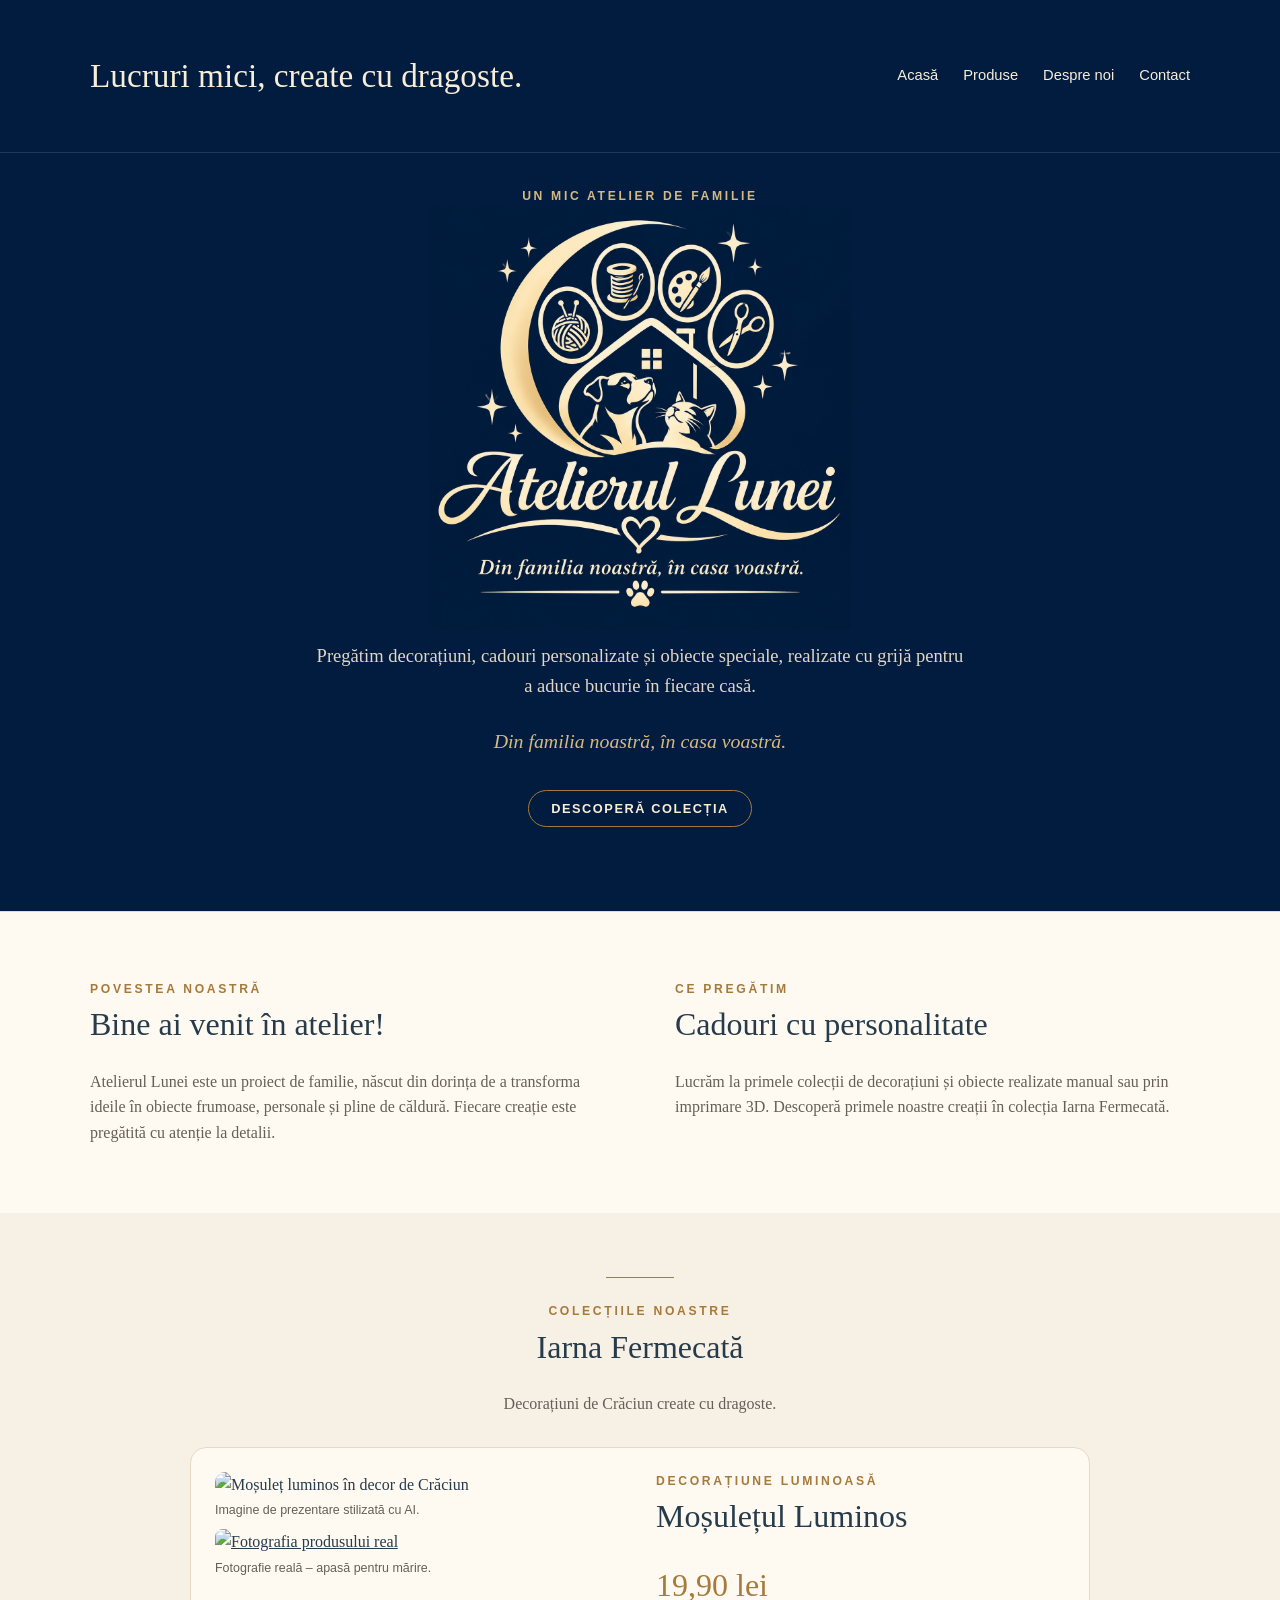
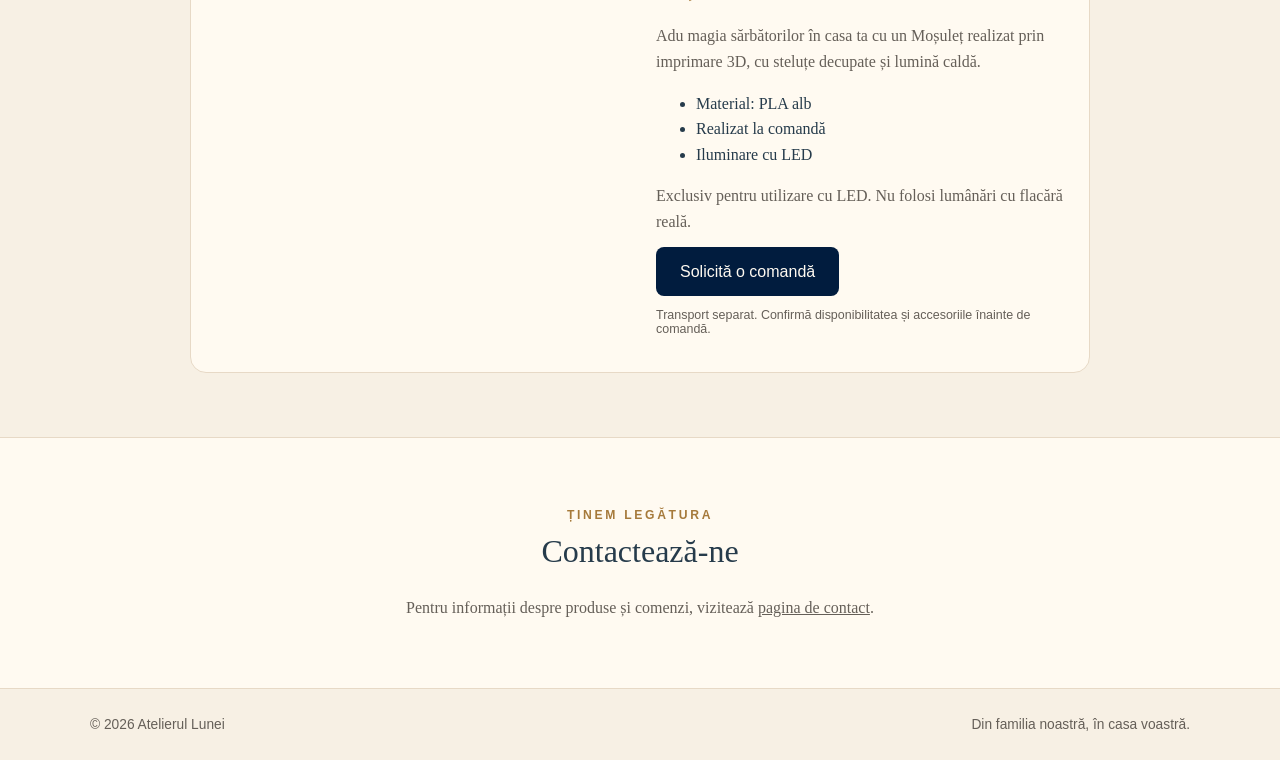
==== index.html @ d91a327d "Add files via upload" ====
<!doctype html>
<html lang="ro">
<head>
  <meta charset="UTF-8" />
  <meta name="viewport" content="width=device-width, initial-scale=1" />
  <meta name="theme-color" content="#011c3e" />
  <meta name="description" content="Atelierul Lunei – decorațiuni și cadouri create cu dragoste. Din familia noastră, în casa voastră." />
  <title>Atelierul Lunei | Creat cu dragoste</title>
  <style>
    :root { --bg:#f7f0e4; --paper:#fffaf1; --ink:#263b4b; --muted:#655f58; --accent:#a67a3b; --line:#e7d9c6; }
    * { box-sizing:border-box; }
    html { scroll-behavior:smooth; }
    body { margin:0; font-family:Georgia,'Times New Roman',serif; color:var(--ink); background:var(--bg); line-height:1.6; }
    a { color:inherit; }
    .container { width:min(1100px,calc(100% - 40px)); margin-inline:auto; }
    header { background:#011c3e; color:#f8edd7; border-bottom:1px solid rgba(255,255,255,.12); }
    .nav { min-height:152px; display:flex; align-items:center; justify-content:space-between; gap:28px; }
    .header-title { font-size:clamp(1.35rem,2.6vw,2.25rem); line-height:1.2; font-weight:normal; max-width:580px; margin:0; color:#f8edd7; }
    
    nav { display:flex; gap:25px; flex-wrap:wrap; font-family:Arial,sans-serif; font-size:.92rem; }
    nav a { text-decoration:none; }
    nav a:hover, nav a:focus-visible { color:#e9c48a; text-decoration:underline; }
    .hero { padding:34px 0 84px; text-align:center; background:#011c3e; color:#f8edd7; }
    .hero-inner { width:min(1100px,calc(100% - 40px)); margin-inline:auto; }
    .hero-logo { display:block; width:clamp(250px,33vw,430px); max-width:90%; height:auto; margin:0 auto 12px; }
    .hero .eyebrow { color:#d7b883; }
    .hero p { color:#e1d6c5; }
    .hero .slogan { color:#d7b883; }
    .eyebrow { font-family:Arial,sans-serif; text-transform:uppercase; letter-spacing:.22em; color:var(--accent); font-size:.76rem; font-weight:bold; }
    h1 { font-size:clamp(2.4rem,6vw,4.6rem); line-height:1.13; margin:22px auto; max-width:850px; font-weight:normal; }
    .hero p { max-width:650px; margin:0 auto 26px; font-size:1.16rem; color:#e1d6c5; }
    .slogan { font-style:italic; color:var(--accent); font-size:1.24rem; }
    .coming { display:inline-block; margin-top:32px; padding:10px 22px; border:1px solid var(--accent); background:transparent; color:#f8edd7; border-radius:100px; font:600 .8rem Arial,sans-serif; letter-spacing:.12em; text-transform:uppercase; }
    section.info { background:var(--paper); border-top:1px solid var(--line); padding:68px 0; }
    .info-grid { display:grid; grid-template-columns:1fr 1fr; gap:70px; align-items:start; }
    h2 { font-weight:normal; font-size:2rem; margin:0 0 18px; }
    .info p { margin:0; color:var(--muted); }
    .products-placeholder { padding:64px 0; text-align:center; }
    .products-placeholder p { max-width:600px; margin:0 auto; color:var(--muted); }
    .divider { width:68px; height:1px; background:var(--accent); margin:0 auto 24px; }
    footer { border-top:1px solid var(--line); padding:28px 0; color:var(--muted); font: .86rem Arial,sans-serif; }
    .footer-inner { display:flex; justify-content:space-between; gap:15px; flex-wrap:wrap; }
    @media(max-width:700px) { .nav { flex-direction:column; padding:16px 0 20px; gap:14px; } .header-title { text-align:center; } nav { justify-content:center; gap:18px; } .hero { padding:28px 0 68px; } .hero-logo { width:min(330px,85vw); } .info-grid { grid-template-columns:1fr; gap:38px; } section.info { padding:48px 0; } }
  
    .product-card { display:grid; grid-template-columns:1fr 1fr; gap:32px; text-align:left; background:var(--paper); border:1px solid var(--line); border-radius:16px; padding:24px; max-width:900px; margin:30px auto 0; }
    .product-photo { width:100%; display:block; border-radius:10px; }
    .real-photo { width:120px; max-width:100%; border-radius:8px; margin-top:12px; }
    .product-card p { margin:12px 0; } .price { font-size:2rem; color:var(--accent); }
    .order { display:inline-block; background:#011c3e; color:#fffaf1; padding:12px 24px; border-radius:8px; text-decoration:none; font-family:Arial,sans-serif; }
    .photo-note { font: .78rem Arial,sans-serif; color:var(--muted); display:block; margin-top:6px; }
    @media(max-width:700px) { .product-card { grid-template-columns:1fr; padding:16px; gap:18px; } }
  </style>
</head>
<body>
  <header>
    <div class="container nav">
      <p class="header-title">Lucruri mici, create cu dragoste.</p>
      <nav aria-label="Navigare principală">
        <a href="#acasa">Acasă</a>
        <a href="#produse">Produse</a>
        <a href="despre-noi.html">Despre noi</a>
        <a href="contact.html">Contact</a>
      </nav>
    </div>
  </header>

  <main>
    <section class="hero" id="acasa">
      <div class="hero-inner">
      <div class="eyebrow">Un mic atelier de familie</div>
      <img class="hero-logo" src="assets/logo-atelierul-lunei.png" alt="Atelierul Lunei – logo" />
      <p>Pregătim decorațiuni, cadouri personalizate și obiecte speciale, realizate cu grijă pentru a aduce bucurie în fiecare casă.</p>
      <div class="slogan">Din familia noastră, în casa voastră.</div>
      <div><a class="coming" href="#produse" style="text-decoration:none">Descoperă colecția</a></div>
      </div>
    </section>

    <section class="info" id="despre">
      <div class="container info-grid">
        <div>
          <div class="eyebrow">Povestea noastră</div>
          <h2>Bine ai venit în atelier!</h2>
          <p>Atelierul Lunei este un proiect de familie, născut din dorința de a transforma ideile în obiecte frumoase, personale și pline de căldură. Fiecare creație este pregătită cu atenție la detalii.</p>
        </div>
        <div>
          <div class="eyebrow">Ce pregătim</div>
          <h2>Cadouri cu personalitate</h2>
          <p>Lucrăm la primele colecții de decorațiuni și obiecte realizate manual sau prin imprimare 3D. Descoperă primele noastre creații în colecția Iarna Fermecată.</p>
        </div>
      </div>
    </section>

    <section class="products-placeholder container" id="produse">
      <div class="divider"></div>
      <div class="eyebrow">Colecțiile noastre</div>
      <h2>Iarna Fermecată</h2>
      <p>Decorațiuni de Crăciun create cu dragoste.</p>
      <article class="product-card">
        <div><img class="product-photo" src="assets/mosulet-craciun.jpg" alt="Moșuleț luminos în decor de Crăciun" loading="lazy"><span class="photo-note">Imagine de prezentare stilizată cu AI.</span><a href="assets/mosulet-real.jpg"><img class="real-photo" src="assets/mosulet-real.jpg" alt="Fotografia produsului real" loading="lazy"></a><span class="photo-note">Fotografie reală – apasă pentru mărire.</span></div>
        <div><div class="eyebrow">Decorațiune luminoasă</div><h2>Moșulețul Luminos</h2><div class="price">19,90 lei</div><p>Adu magia sărbătorilor în casa ta cu un Moșuleț realizat prin imprimare 3D, cu steluțe decupate și lumină caldă.</p><ul><li>Material: PLA alb</li><li>Realizat la comandă</li><li>Iluminare cu LED</li></ul><p>Exclusiv pentru utilizare cu LED. Nu folosi lumânări cu flacără reală.</p><a class="order" href="contact.html">Solicită o comandă</a><p class="photo-note">Transport separat. Confirmă disponibilitatea și accesoriile înainte de comandă.</p></div>
      </article>
    </section>

    <section class="info" id="contact">
      <div class="container" style="text-align:center">
        <div class="eyebrow">Ținem legătura</div>
        <h2>Contactează-ne</h2>
        <p>Pentru informații despre produse și comenzi, vizitează <a href="contact.html">pagina de contact</a>.</p>
      </div>
    </section>
  </main>

  <footer>
    <div class="container footer-inner">
      <span>© <span id="year">2026</span> Atelierul Lunei</span>
      <span>Din familia noastră, în casa voastră.</span>
    </div>
  </footer>
  <script>document.getElementById('year').textContent = new Date().getFullYear();</script>
</body>
</html>
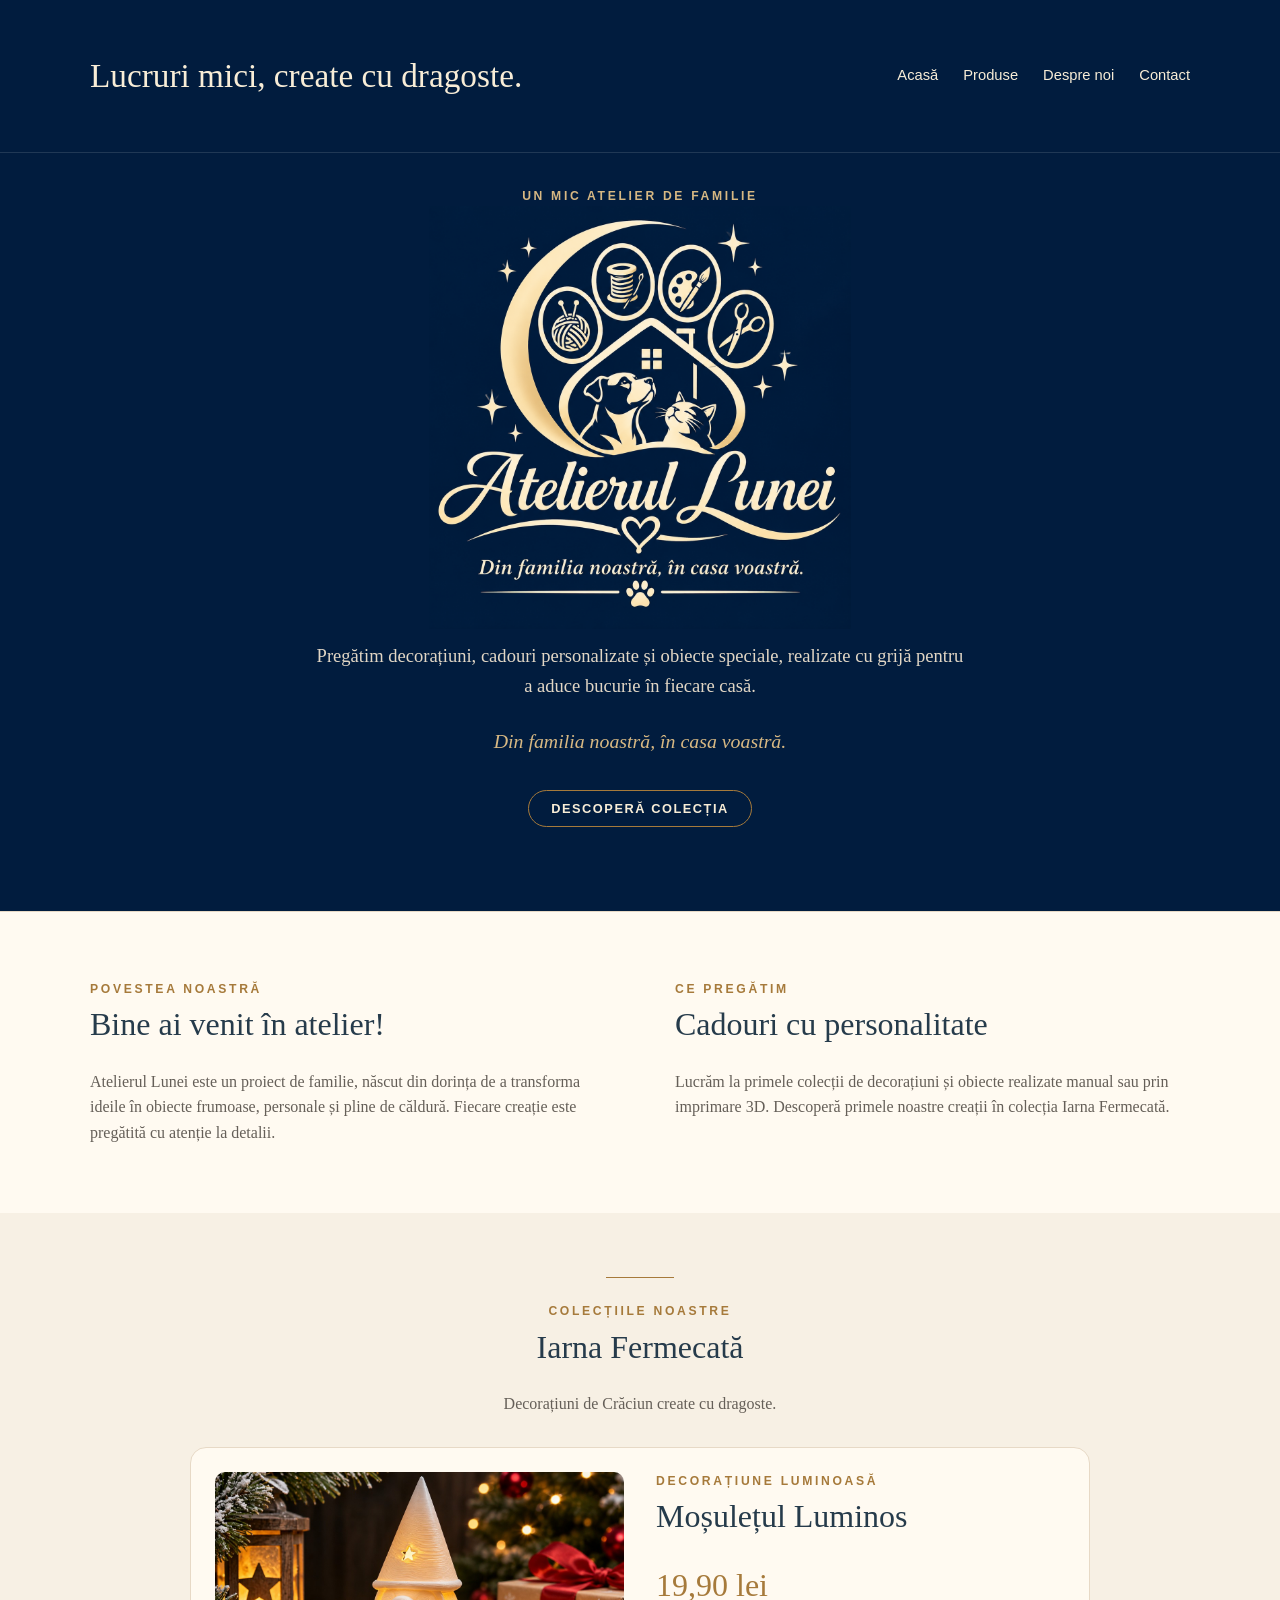
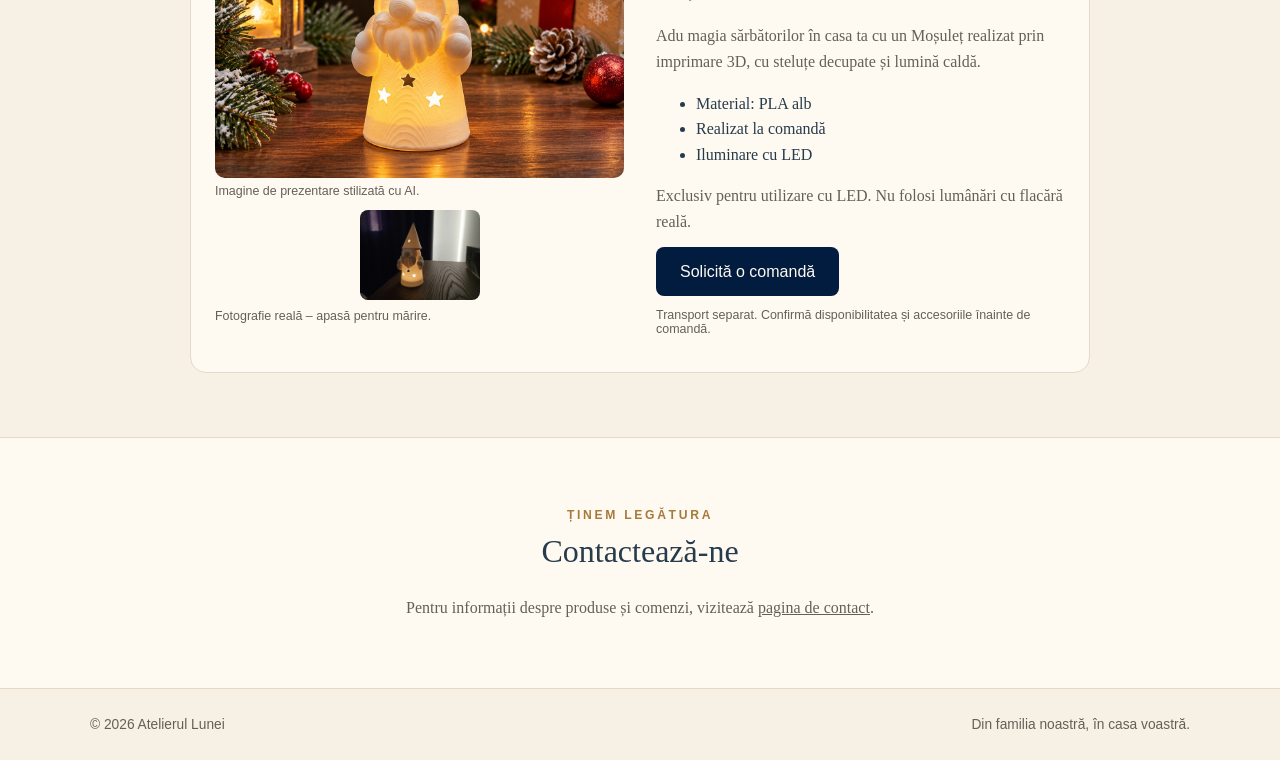
==== commit 127999c1: "Add files via upload" ====
--- a/index.html
+++ b/index.html
@@ -49,6 +49,12 @@
     .order { display:inline-block; background:#011c3e; color:#fffaf1; padding:12px 24px; border-radius:8px; text-decoration:none; font-family:Arial,sans-serif; }
     .photo-note { font: .78rem Arial,sans-serif; color:var(--muted); display:block; margin-top:6px; }
     @media(max-width:700px) { .product-card { grid-template-columns:1fr; padding:16px; gap:18px; } }
+  
+    .photo-trigger { display:block; padding:0; border:0; background:none; cursor:zoom-in; margin:0 auto; max-width:100%; }
+    .photo-dialog { border:0; padding:0; background:transparent; max-width:94vw; max-height:94dvh; overflow:visible; }
+    .photo-dialog::backdrop { background:rgba(0,0,0,.85); }
+    .photo-dialog img { display:block; max-width:90vw; max-height:85dvh; object-fit:contain; border-radius:8px; }
+    .photo-close { position:absolute; top:8px; right:8px; border:0; border-radius:50%; width:42px; height:42px; background:#fff; color:#222; font:28px Arial,sans-serif; cursor:pointer; }
   </style>
 </head>
 <body>
@@ -96,7 +102,7 @@
       <h2>Iarna Fermecată</h2>
       <p>Decorațiuni de Crăciun create cu dragoste.</p>
       <article class="product-card">
-        <div><img class="product-photo" src="assets/mosulet-craciun.jpg" alt="Moșuleț luminos în decor de Crăciun" loading="lazy"><span class="photo-note">Imagine de prezentare stilizată cu AI.</span><a href="assets/mosulet-real.jpg"><img class="real-photo" src="assets/mosulet-real.jpg" alt="Fotografia produsului real" loading="lazy"></a><span class="photo-note">Fotografie reală – apasă pentru mărire.</span></div>
+        <div><img class="product-photo" src="assets/mosulet-craciun.jpg" alt="Moșuleț luminos în decor de Crăciun" loading="lazy"><span class="photo-note">Imagine de prezentare stilizată cu AI.</span><button type="button" class="photo-trigger" aria-label="Mărește fotografia reală"><img class="real-photo" src="assets/mosulet-real.jpg" alt="Fotografia produsului real" loading="lazy"></button><span class="photo-note">Fotografie reală – apasă pentru mărire.</span></div>
         <div><div class="eyebrow">Decorațiune luminoasă</div><h2>Moșulețul Luminos</h2><div class="price">19,90 lei</div><p>Adu magia sărbătorilor în casa ta cu un Moșuleț realizat prin imprimare 3D, cu steluțe decupate și lumină caldă.</p><ul><li>Material: PLA alb</li><li>Realizat la comandă</li><li>Iluminare cu LED</li></ul><p>Exclusiv pentru utilizare cu LED. Nu folosi lumânări cu flacără reală.</p><a class="order" href="contact.html">Solicită o comandă</a><p class="photo-note">Transport separat. Confirmă disponibilitatea și accesoriile înainte de comandă.</p></div>
       </article>
     </section>
@@ -117,5 +123,15 @@
     </div>
   </footer>
   <script>document.getElementById('year').textContent = new Date().getFullYear();</script>
+  <dialog class="photo-dialog" id="photo-dialog" aria-label="Fotografia mărită">
+    <button type="button" class="photo-close" aria-label="Închide fotografia">×</button>
+    <img src="assets/mosulet-real.jpg" alt="Fotografia produsului real, mărită">
+  </dialog>
+  <script>
+    const photoDialog = document.getElementById('photo-dialog');
+    document.querySelector('.photo-trigger').addEventListener('click', () => photoDialog.showModal());
+    photoDialog.querySelector('.photo-close').addEventListener('click', () => photoDialog.close());
+    photoDialog.addEventListener('click', e => { if (e.target === photoDialog) photoDialog.close(); });
+  </script>
 </body>
 </html>
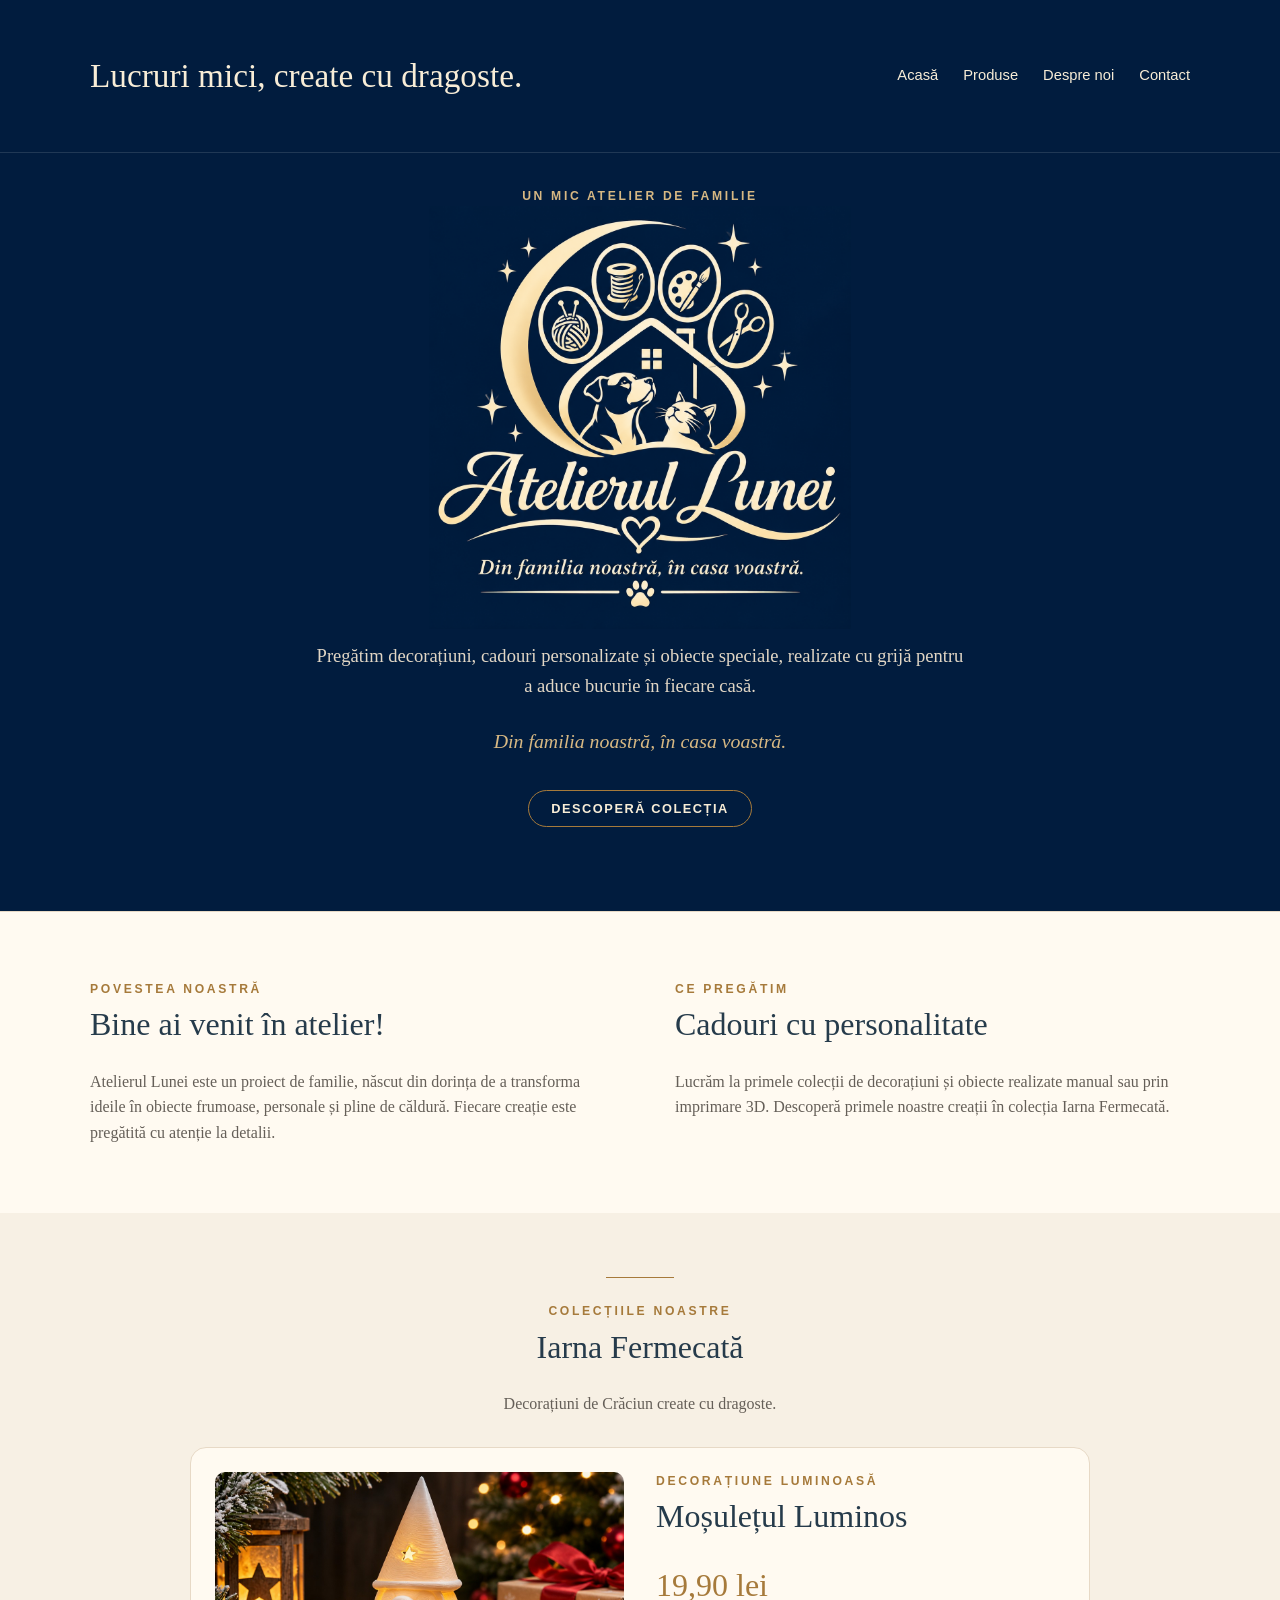
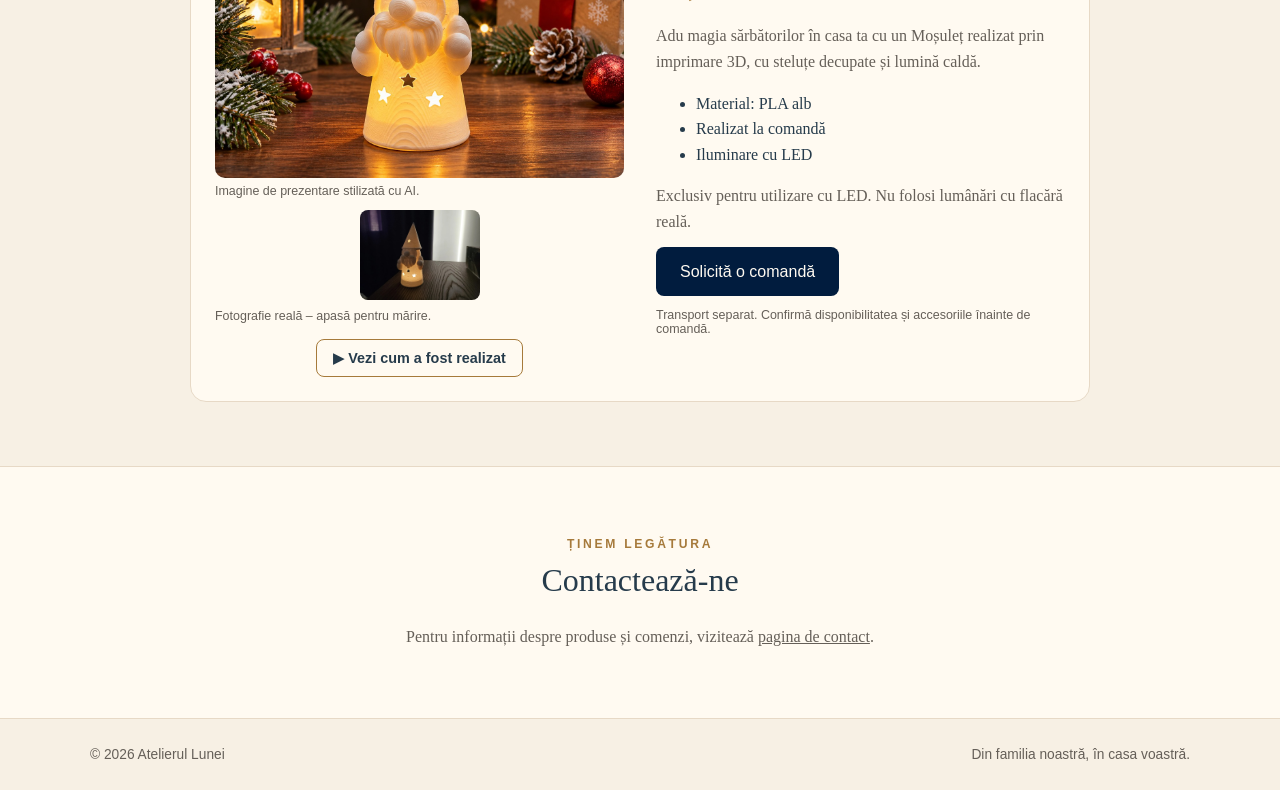
==== commit 5ddb2d9f: "Add files via upload" ====
--- a/index.html
+++ b/index.html
@@ -55,6 +55,10 @@
     .photo-dialog::backdrop { background:rgba(0,0,0,.85); }
     .photo-dialog img { display:block; max-width:90vw; max-height:85dvh; object-fit:contain; border-radius:8px; }
     .photo-close { position:absolute; top:8px; right:8px; border:0; border-radius:50%; width:42px; height:42px; background:#fff; color:#222; font:28px Arial,sans-serif; cursor:pointer; }
+      .video-trigger { display:block; margin:16px auto 0; padding:10px 16px; border:1px solid var(--accent); border-radius:8px; background:var(--paper); color:var(--ink); font:600 .9rem Arial,sans-serif; cursor:pointer; }
+    .video-dialog { border:0; border-radius:12px; padding:52px 12px 12px; background:#111; width:min(850px,94vw); max-height:94dvh; }
+    .video-dialog::backdrop { background:rgba(0,0,0,.85); }
+    .video-dialog video { display:block; width:100%; max-height:75dvh; }
   </style>
 </head>
 <body>
@@ -102,7 +106,7 @@
       <h2>Iarna Fermecată</h2>
       <p>Decorațiuni de Crăciun create cu dragoste.</p>
       <article class="product-card">
-        <div><img class="product-photo" src="assets/mosulet-craciun.jpg" alt="Moșuleț luminos în decor de Crăciun" loading="lazy"><span class="photo-note">Imagine de prezentare stilizată cu AI.</span><button type="button" class="photo-trigger" aria-label="Mărește fotografia reală"><img class="real-photo" src="assets/mosulet-real.jpg" alt="Fotografia produsului real" loading="lazy"></button><span class="photo-note">Fotografie reală – apasă pentru mărire.</span></div>
+        <div><img class="product-photo" src="assets/mosulet-craciun.jpg" alt="Moșuleț luminos în decor de Crăciun" loading="lazy"><span class="photo-note">Imagine de prezentare stilizată cu AI.</span><button type="button" class="photo-trigger" aria-label="Mărește fotografia reală"><img class="real-photo" src="assets/mosulet-real.jpg" alt="Fotografia produsului real" loading="lazy"></button><span class="photo-note">Fotografie reală – apasă pentru mărire.</span><button type="button" class="video-trigger" id="video-trigger">▶ Vezi cum a fost realizat</button></div>
         <div><div class="eyebrow">Decorațiune luminoasă</div><h2>Moșulețul Luminos</h2><div class="price">19,90 lei</div><p>Adu magia sărbătorilor în casa ta cu un Moșuleț realizat prin imprimare 3D, cu steluțe decupate și lumină caldă.</p><ul><li>Material: PLA alb</li><li>Realizat la comandă</li><li>Iluminare cu LED</li></ul><p>Exclusiv pentru utilizare cu LED. Nu folosi lumânări cu flacără reală.</p><a class="order" href="contact.html">Solicită o comandă</a><p class="photo-note">Transport separat. Confirmă disponibilitatea și accesoriile înainte de comandă.</p></div>
       </article>
     </section>
@@ -133,5 +137,25 @@
     photoDialog.querySelector('.photo-close').addEventListener('click', () => photoDialog.close());
     photoDialog.addEventListener('click', e => { if (e.target === photoDialog) photoDialog.close(); });
   </script>
+  <dialog class="video-dialog" id="video-dialog" aria-label="Cum a fost realizat Moșulețul">
+    <button type="button" class="photo-close" id="video-close" aria-label="Închide videoclipul">×</button>
+    <video id="product-video" controls playsinline preload="none" data-src="assets/mosulet-timelapse.mp4"></video>
+    <p id="video-error" hidden style="color:white">Videoclipul nu poate fi încărcat momentan.</p>
+  </dialog>
+  <script>
+    const videoDialog = document.getElementById('video-dialog');
+    const productVideo = document.getElementById('product-video');
+    const videoError = document.getElementById('video-error');
+    document.getElementById('video-trigger').addEventListener('click', () => {
+      videoError.hidden = true;
+      videoDialog.showModal();
+      if (!productVideo.getAttribute('src')) productVideo.src = productVideo.dataset.src;
+      productVideo.play().catch(() => {});
+    });
+    productVideo.addEventListener('error', () => { videoError.hidden = false; });
+    document.getElementById('video-close').addEventListener('click', () => videoDialog.close());
+    videoDialog.addEventListener('click', e => { if (e.target === videoDialog) { const r = videoDialog.getBoundingClientRect(); if (e.clientX < r.left || e.clientX > r.right || e.clientY < r.top || e.clientY > r.bottom) videoDialog.close(); } });
+    videoDialog.addEventListener('close', () => { productVideo.pause(); if (Number.isFinite(productVideo.duration)) productVideo.currentTime = 0; });
+  </script>
 </body>
 </html>
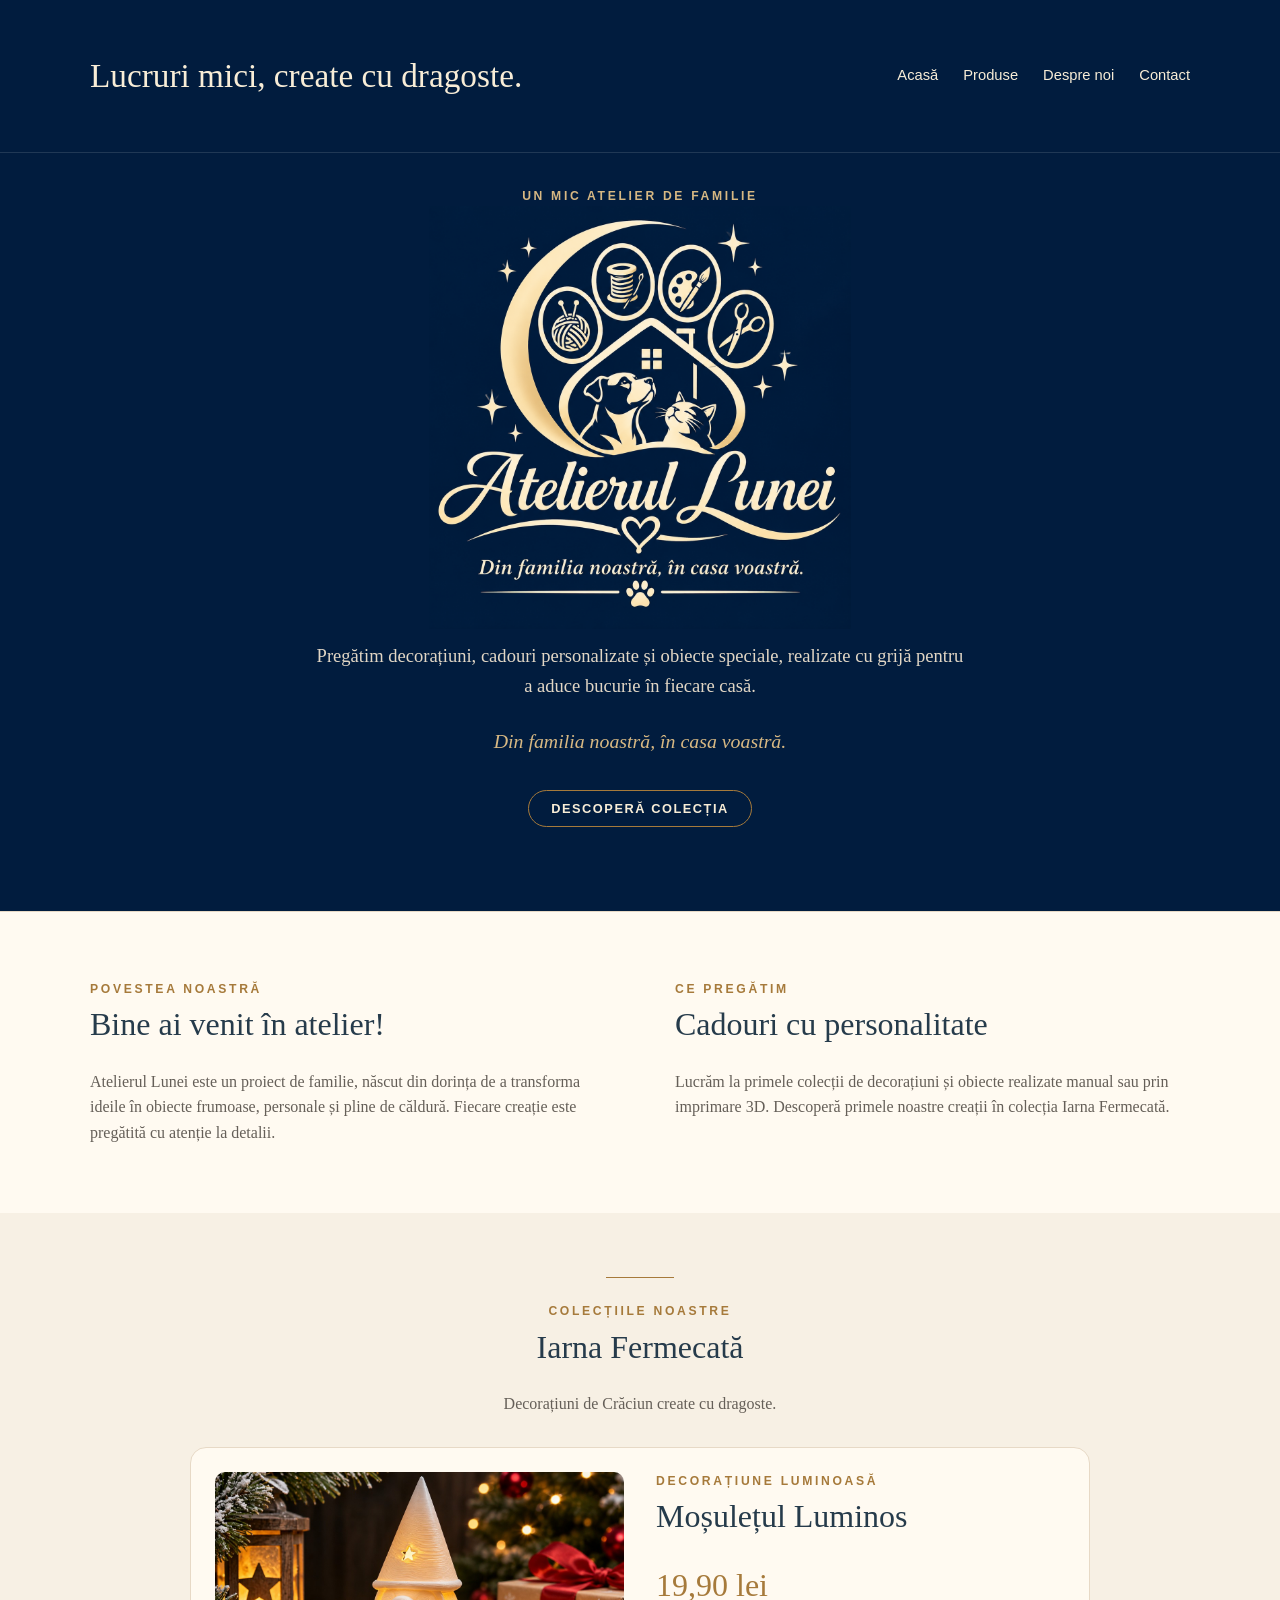
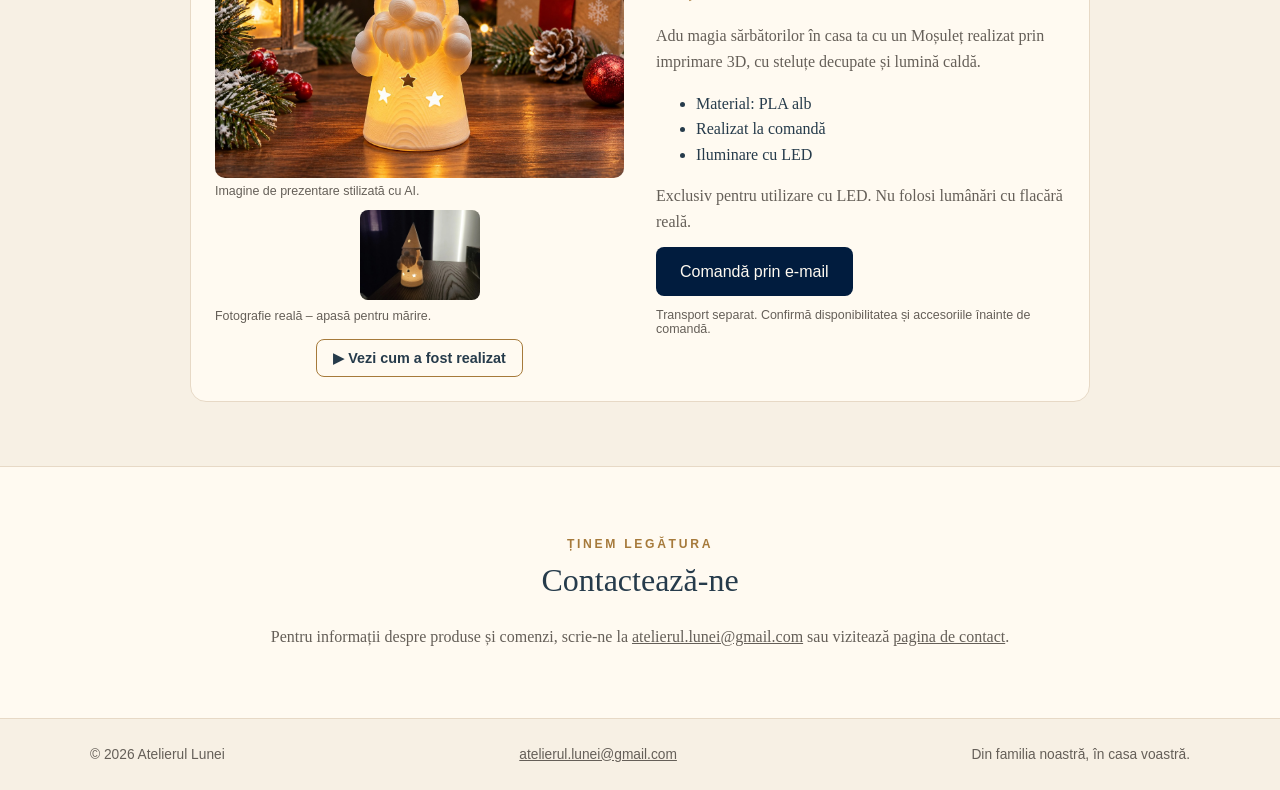
==== commit 4e1657be: "Add files via upload" ====
--- a/index.html
+++ b/index.html
@@ -107,7 +107,7 @@
       <p>Decorațiuni de Crăciun create cu dragoste.</p>
       <article class="product-card">
         <div><img class="product-photo" src="assets/mosulet-craciun.jpg" alt="Moșuleț luminos în decor de Crăciun" loading="lazy"><span class="photo-note">Imagine de prezentare stilizată cu AI.</span><button type="button" class="photo-trigger" aria-label="Mărește fotografia reală"><img class="real-photo" src="assets/mosulet-real.jpg" alt="Fotografia produsului real" loading="lazy"></button><span class="photo-note">Fotografie reală – apasă pentru mărire.</span><button type="button" class="video-trigger" id="video-trigger">▶ Vezi cum a fost realizat</button></div>
-        <div><div class="eyebrow">Decorațiune luminoasă</div><h2>Moșulețul Luminos</h2><div class="price">19,90 lei</div><p>Adu magia sărbătorilor în casa ta cu un Moșuleț realizat prin imprimare 3D, cu steluțe decupate și lumină caldă.</p><ul><li>Material: PLA alb</li><li>Realizat la comandă</li><li>Iluminare cu LED</li></ul><p>Exclusiv pentru utilizare cu LED. Nu folosi lumânări cu flacără reală.</p><a class="order" href="contact.html">Solicită o comandă</a><p class="photo-note">Transport separat. Confirmă disponibilitatea și accesoriile înainte de comandă.</p></div>
+        <div><div class="eyebrow">Decorațiune luminoasă</div><h2>Moșulețul Luminos</h2><div class="price">19,90 lei</div><p>Adu magia sărbătorilor în casa ta cu un Moșuleț realizat prin imprimare 3D, cu steluțe decupate și lumină caldă.</p><ul><li>Material: PLA alb</li><li>Realizat la comandă</li><li>Iluminare cu LED</li></ul><p>Exclusiv pentru utilizare cu LED. Nu folosi lumânări cu flacără reală.</p><a class="order" href="mailto:atelierul.lunei@gmail.com?subject=Comand%C4%83%20%E2%80%93%20Mo%C8%99ule%C8%9Bul%20Luminos&amp;body=Bun%C4%83%20ziua%21%0A%0ADoresc%20s%C4%83%20comand%20Mo%C8%99ule%C8%9Bul%20Luminos%20%2819%2C90%20lei/bucat%C4%83%29.%0ACantitate%3A%20%0ANume%3A%20%0ALocalitate%3A%20%0A%0AV%C4%83%20mul%C8%9Bumesc%21">Comandă prin e-mail</a><p class="photo-note">Transport separat. Confirmă disponibilitatea și accesoriile înainte de comandă.</p></div>
       </article>
     </section>
 
@@ -115,7 +115,7 @@
       <div class="container" style="text-align:center">
         <div class="eyebrow">Ținem legătura</div>
         <h2>Contactează-ne</h2>
-        <p>Pentru informații despre produse și comenzi, vizitează <a href="contact.html">pagina de contact</a>.</p>
+        <p>Pentru informații despre produse și comenzi, scrie-ne la <a href="mailto:atelierul.lunei@gmail.com">atelierul.lunei@gmail.com</a> sau vizitează <a href="contact.html">pagina de contact</a>.</p>
       </div>
     </section>
   </main>
@@ -123,7 +123,7 @@
   <footer>
     <div class="container footer-inner">
       <span>© <span id="year">2026</span> Atelierul Lunei</span>
-      <span>Din familia noastră, în casa voastră.</span>
+      <a href="mailto:atelierul.lunei@gmail.com">atelierul.lunei@gmail.com</a><span>Din familia noastră, în casa voastră.</span>
     </div>
   </footer>
   <script>document.getElementById('year').textContent = new Date().getFullYear();</script>
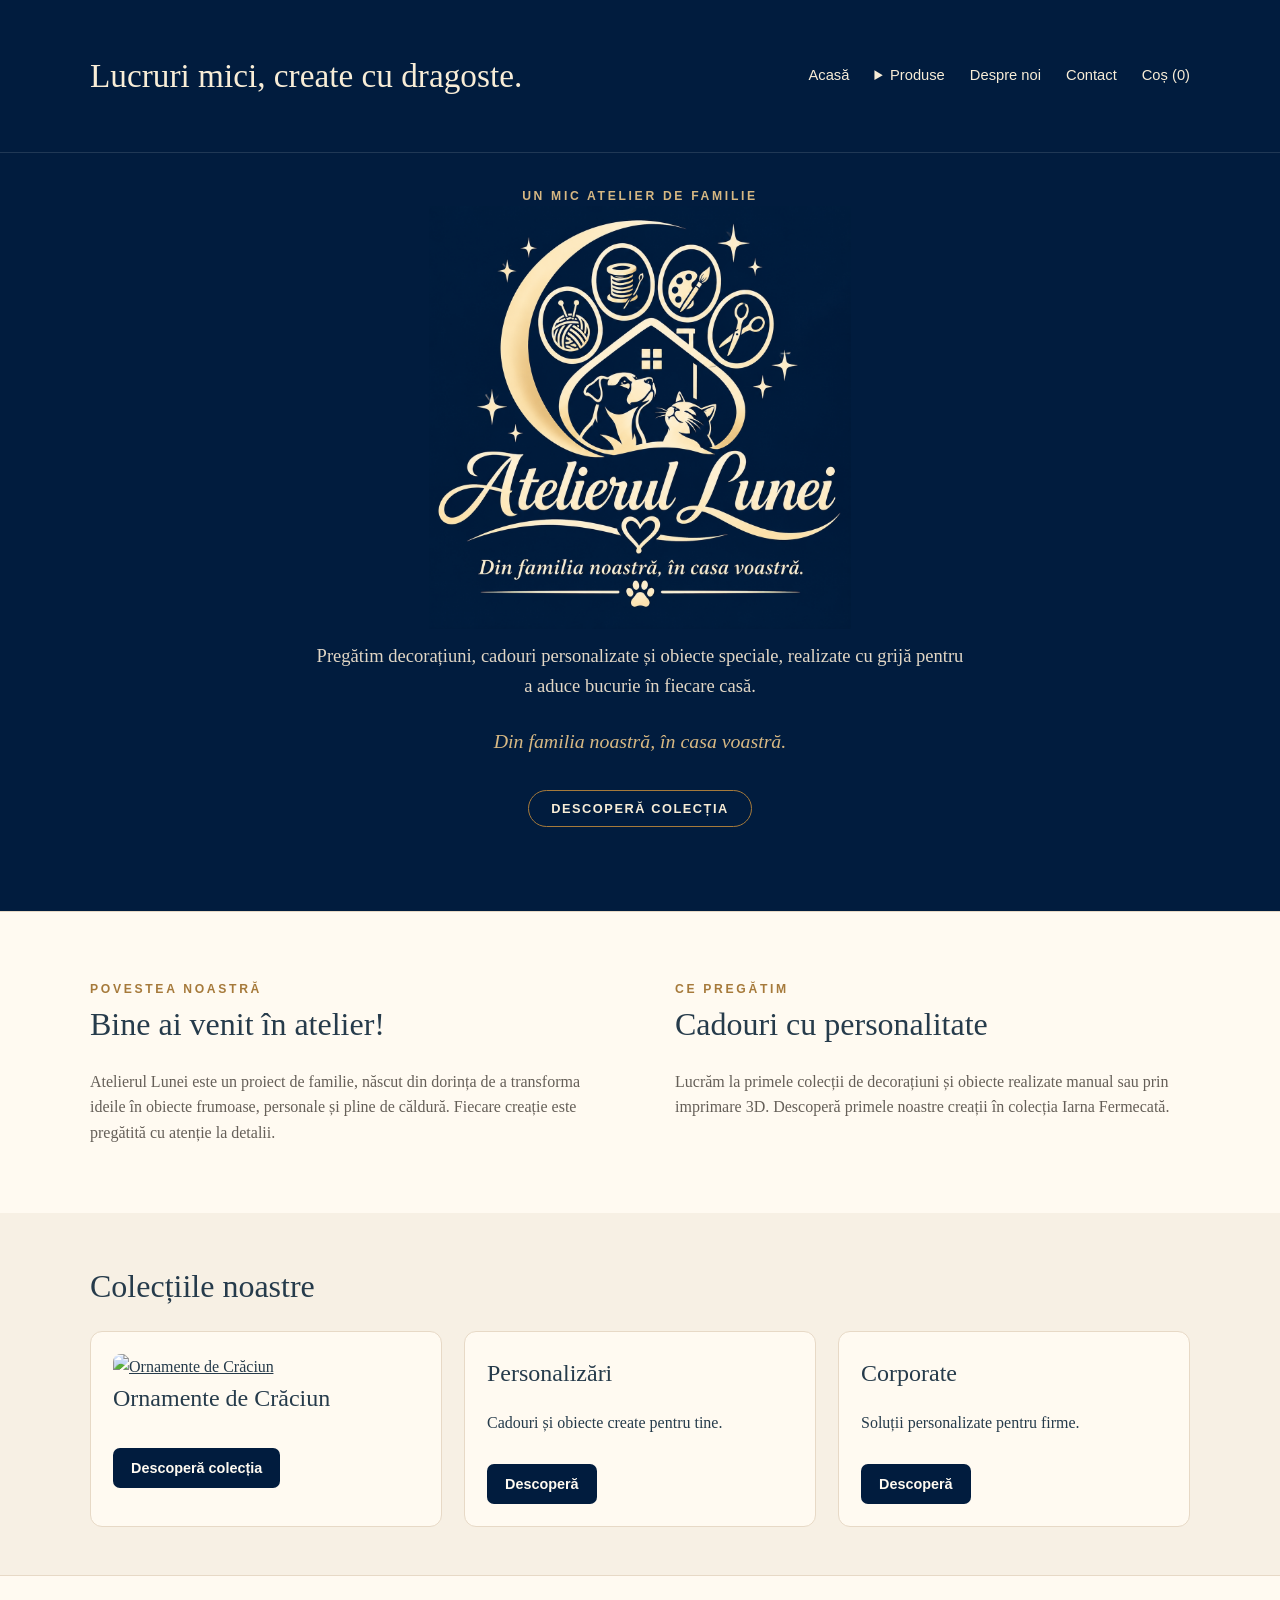
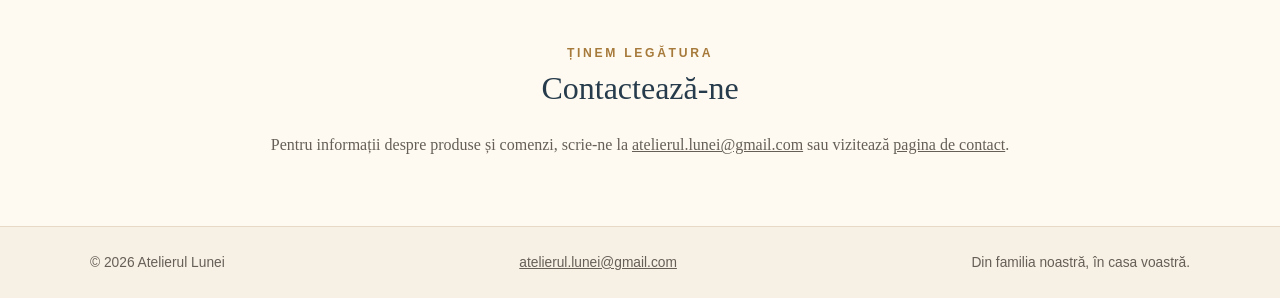
==== commit a3f54db3: "Add files via upload" ====
--- a/index.html
+++ b/index.html
@@ -60,17 +60,12 @@
     .video-dialog::backdrop { background:rgba(0,0,0,.85); }
     .video-dialog video { display:block; width:100%; max-height:75dvh; }
   </style>
-</head>
+<link rel="stylesheet" href="shop.css"></head>
 <body>
   <header>
     <div class="container nav">
       <p class="header-title">Lucruri mici, create cu dragoste.</p>
-      <nav aria-label="Navigare principală">
-        <a href="#acasa">Acasă</a>
-        <a href="#produse">Produse</a>
-        <a href="despre-noi.html">Despre noi</a>
-        <a href="contact.html">Contact</a>
-      </nav>
+      <nav aria-label="Navigare principală"><a href="index.html#acasa">Acasă</a><details class="menu"><summary>Produse</summary><div><a href="ornamente-craciun.html">Ornamente de Crăciun</a><a href="personalizari.html">Personalizări</a><a href="corporate.html">Corporate</a></div></details><a href="despre-noi.html">Despre noi</a><a href="contact.html">Contact</a><a href="cos.html">Coș (<span data-count>0</span>)</a></nav>
     </div>
   </header>
 
@@ -100,16 +95,7 @@
       </div>
     </section>
 
-    <section class="products-placeholder container" id="produse">
-      <div class="divider"></div>
-      <div class="eyebrow">Colecțiile noastre</div>
-      <h2>Iarna Fermecată</h2>
-      <p>Decorațiuni de Crăciun create cu dragoste.</p>
-      <article class="product-card">
-        <div><img class="product-photo" src="assets/mosulet-craciun.jpg" alt="Moșuleț luminos în decor de Crăciun" loading="lazy"><span class="photo-note">Imagine de prezentare stilizată cu AI.</span><button type="button" class="photo-trigger" aria-label="Mărește fotografia reală"><img class="real-photo" src="assets/mosulet-real.jpg" alt="Fotografia produsului real" loading="lazy"></button><span class="photo-note">Fotografie reală – apasă pentru mărire.</span><button type="button" class="video-trigger" id="video-trigger">▶ Vezi cum a fost realizat</button></div>
-        <div><div class="eyebrow">Decorațiune luminoasă</div><h2>Moșulețul Luminos</h2><div class="price">19,90 lei</div><p>Adu magia sărbătorilor în casa ta cu un Moșuleț realizat prin imprimare 3D, cu steluțe decupate și lumină caldă.</p><ul><li>Material: PLA alb</li><li>Realizat la comandă</li><li>Iluminare cu LED</li></ul><p>Exclusiv pentru utilizare cu LED. Nu folosi lumânări cu flacără reală.</p><a class="order" href="mailto:atelierul.lunei@gmail.com?subject=Comand%C4%83%20%E2%80%93%20Mo%C8%99ule%C8%9Bul%20Luminos&amp;body=Bun%C4%83%20ziua%21%0A%0ADoresc%20s%C4%83%20comand%20Mo%C8%99ule%C8%9Bul%20Luminos%20%2819%2C90%20lei/bucat%C4%83%29.%0ACantitate%3A%20%0ANume%3A%20%0ALocalitate%3A%20%0A%0AV%C4%83%20mul%C8%9Bumesc%21">Comandă prin e-mail</a><p class="photo-note">Transport separat. Confirmă disponibilitatea și accesoriile înainte de comandă.</p></div>
-      </article>
-    </section>
+    <section class="container shop" id="produse"><h2>Colecțiile noastre</h2><div class="tiles"><article class="tile"><a href="ornamente-craciun.html"><img src="assets/iarna-fermecata.png" alt="Ornamente de Crăciun"></a><h2>Ornamente de Crăciun</h2><a class="btn" href="ornamente-craciun.html">Descoperă colecția</a></article><article class="tile"><h2>Personalizări</h2><p>Cadouri și obiecte create pentru tine.</p><a class="btn" href="personalizari.html">Descoperă</a></article><article class="tile"><h2>Corporate</h2><p>Soluții personalizate pentru firme.</p><a class="btn" href="corporate.html">Descoperă</a></article></div></section>
 
     <section class="info" id="contact">
       <div class="container" style="text-align:center">
@@ -127,35 +113,4 @@
     </div>
   </footer>
   <script>document.getElementById('year').textContent = new Date().getFullYear();</script>
-  <dialog class="photo-dialog" id="photo-dialog" aria-label="Fotografia mărită">
-    <button type="button" class="photo-close" aria-label="Închide fotografia">×</button>
-    <img src="assets/mosulet-real.jpg" alt="Fotografia produsului real, mărită">
-  </dialog>
-  <script>
-    const photoDialog = document.getElementById('photo-dialog');
-    document.querySelector('.photo-trigger').addEventListener('click', () => photoDialog.showModal());
-    photoDialog.querySelector('.photo-close').addEventListener('click', () => photoDialog.close());
-    photoDialog.addEventListener('click', e => { if (e.target === photoDialog) photoDialog.close(); });
-  </script>
-  <dialog class="video-dialog" id="video-dialog" aria-label="Cum a fost realizat Moșulețul">
-    <button type="button" class="photo-close" id="video-close" aria-label="Închide videoclipul">×</button>
-    <video id="product-video" controls playsinline preload="none" data-src="assets/mosulet-timelapse.mp4"></video>
-    <p id="video-error" hidden style="color:white">Videoclipul nu poate fi încărcat momentan.</p>
-  </dialog>
-  <script>
-    const videoDialog = document.getElementById('video-dialog');
-    const productVideo = document.getElementById('product-video');
-    const videoError = document.getElementById('video-error');
-    document.getElementById('video-trigger').addEventListener('click', () => {
-      videoError.hidden = true;
-      videoDialog.showModal();
-      if (!productVideo.getAttribute('src')) productVideo.src = productVideo.dataset.src;
-      productVideo.play().catch(() => {});
-    });
-    productVideo.addEventListener('error', () => { videoError.hidden = false; });
-    document.getElementById('video-close').addEventListener('click', () => videoDialog.close());
-    videoDialog.addEventListener('click', e => { if (e.target === videoDialog) { const r = videoDialog.getBoundingClientRect(); if (e.clientX < r.left || e.clientX > r.right || e.clientY < r.top || e.clientY > r.bottom) videoDialog.close(); } });
-    videoDialog.addEventListener('close', () => { productVideo.pause(); if (Number.isFinite(productVideo.duration)) productVideo.currentTime = 0; });
-  </script>
-</body>
-</html>
+<script src="cart.js" defer></script></body></html>
--- a/shop.css
+++ b/shop.css
@@ -0,0 +1 @@
+ .menu{position:relative}.menu summary{cursor:pointer}.menu div{position:absolute;z-index:10;background:#011c3e;padding:16px;min-width:220px;border:1px solid #a67a3b;border-radius:8px}.menu a{display:block;padding:7px}.shop{padding:48px 0}.tiles{display:grid;grid-template-columns:repeat(3,minmax(0,1fr));gap:22px}.tile,.panel{background:var(--paper);border:1px solid var(--line);border-radius:12px;padding:22px}.tile img{width:100%;aspect-ratio:3/2;object-fit:cover;border-radius:8px}.tile h2{font-size:1.5rem}.btn,button.btn{display:inline-block;background:#011c3e;color:#fffaf1;padding:12px 18px;border:0;border-radius:7px;text-decoration:none;font:600 .9rem Arial;cursor:pointer}.shop label{display:block;margin-top:10px;font: .9rem Arial}.shop input,.shop select,.shop textarea{width:100%;padding:10px;border:1px solid var(--line);border-radius:6px;font:1rem Arial;background:white}.qty{display:flex;align-items:center;gap:8px;margin:10px 0}.qty input{width:80px;text-align:center}.note{font-size:.85rem;color:var(--muted)}.price{font-size:1.7rem;color:#87632e}.tile form{margin-top:12px}.tile .btn{margin-top:12px}.cartline{border-bottom:1px solid var(--line);padding:16px 0}.cartline button{margin:5px}.shop h1{font-size:clamp(2rem,5vw,3rem)}.photo-trigger{border:0;background:none;padding:0;cursor:zoom-in;width:100%}dialog{border:0;border-radius:10px;max-width:94vw;background:#fffaf1}dialog::backdrop{background:#000c}dialog img,dialog video{max-width:85vw;max-height:75vh;display:block}dialog button{float:right;margin-bottom:8px}@media(max-width:850px){.tiles{grid-template-columns:repeat(2,minmax(0,1fr))}}@media(max-width:550px){.tiles{grid-template-columns:1fr}.menu div{left:-50px}}
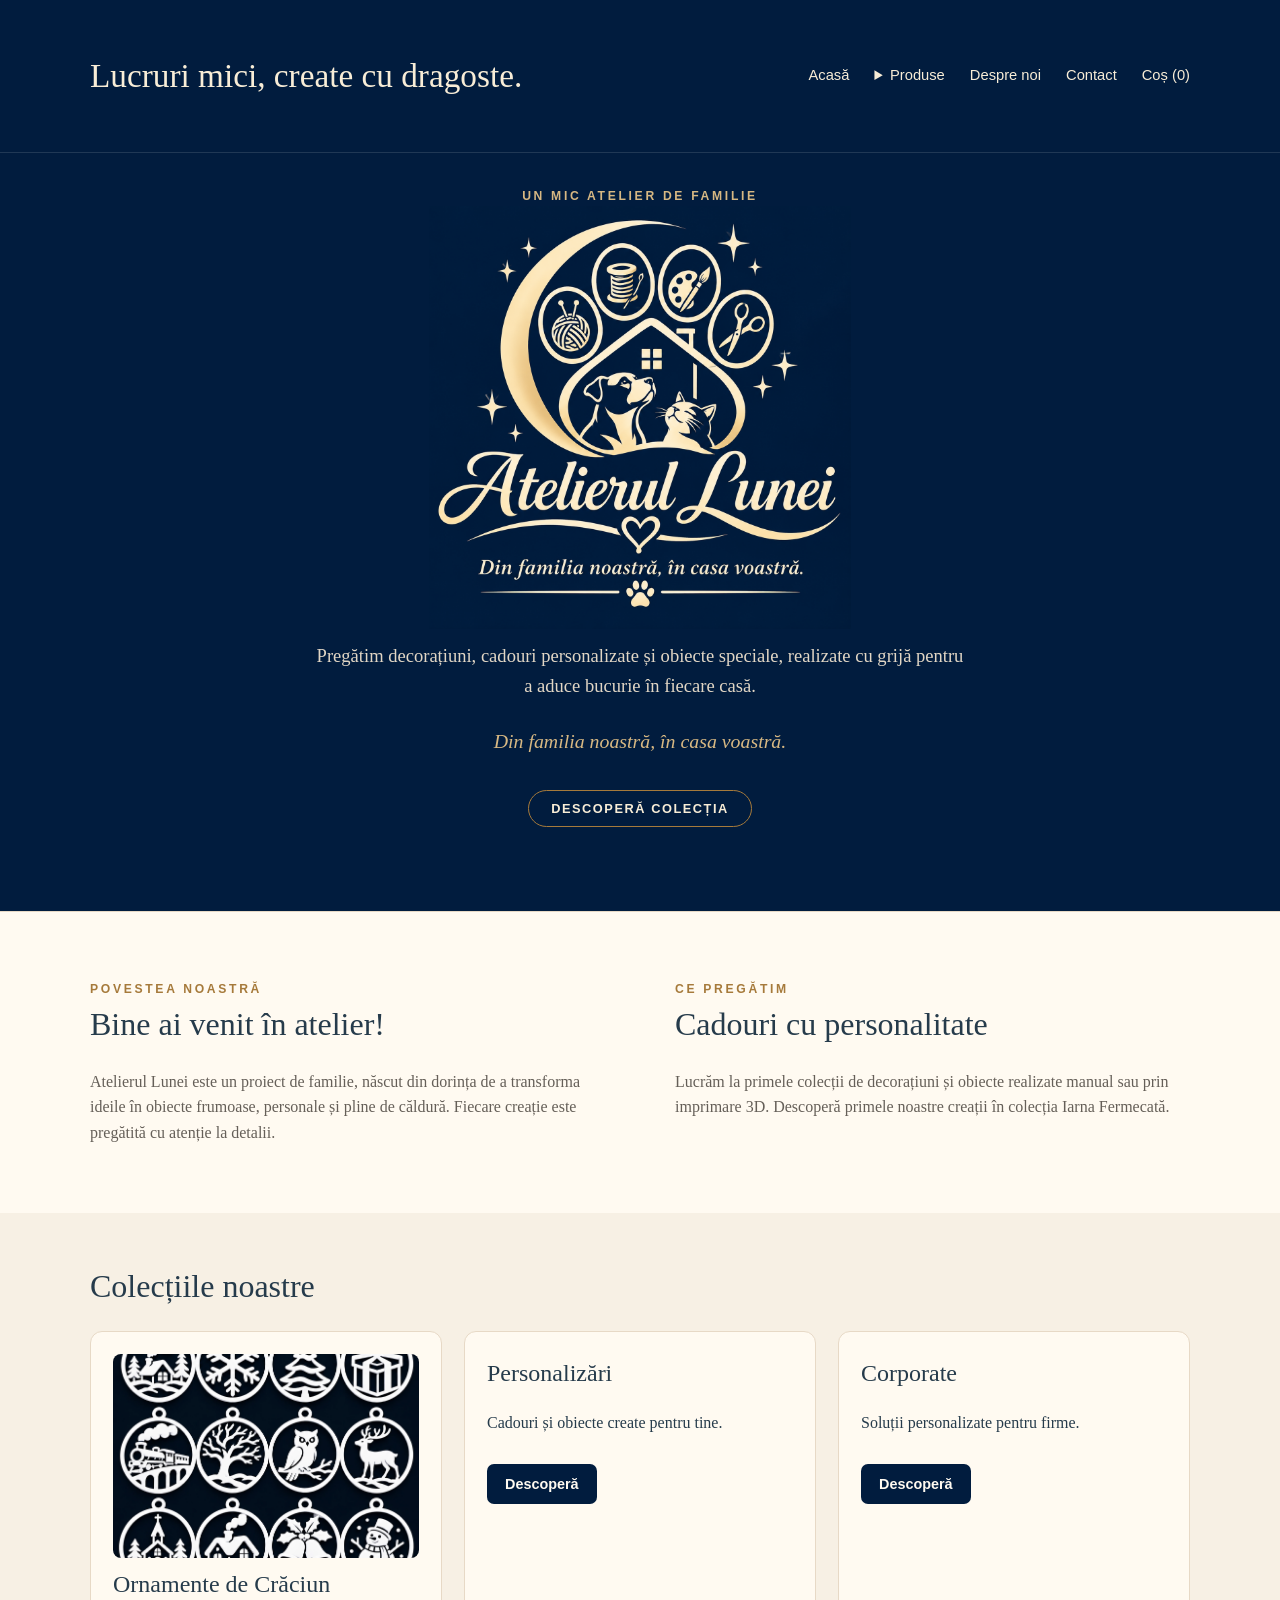
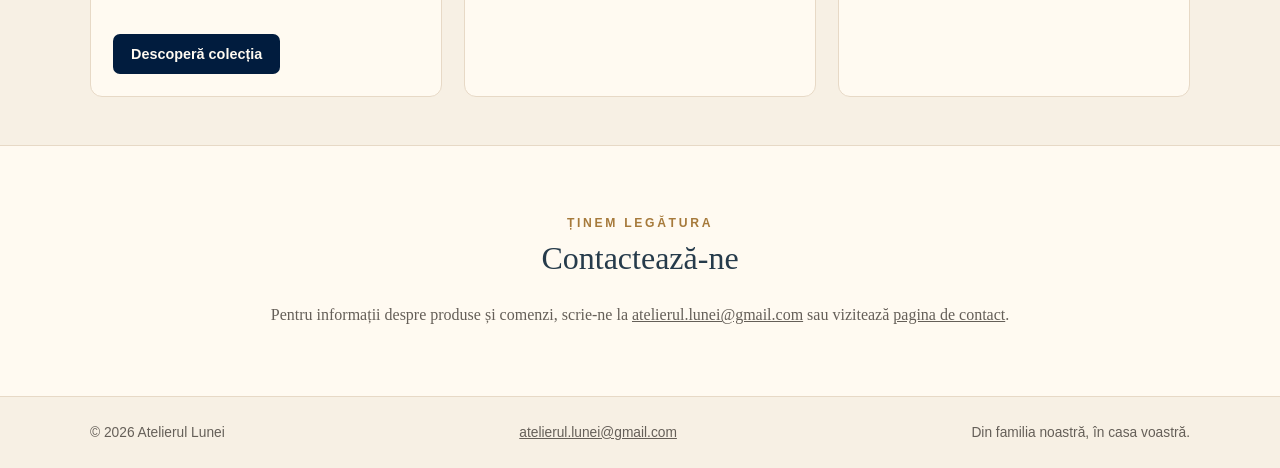
==== commit 2d23c8bf: "Add files via upload" ====
--- a/index.html
+++ b/index.html
@@ -95,7 +95,7 @@
       </div>
     </section>
 
-    <section class="container shop" id="produse"><h2>Colecțiile noastre</h2><div class="tiles"><article class="tile"><a href="ornamente-craciun.html"><img src="assets/iarna-fermecata.png" alt="Ornamente de Crăciun"></a><h2>Ornamente de Crăciun</h2><a class="btn" href="ornamente-craciun.html">Descoperă colecția</a></article><article class="tile"><h2>Personalizări</h2><p>Cadouri și obiecte create pentru tine.</p><a class="btn" href="personalizari.html">Descoperă</a></article><article class="tile"><h2>Corporate</h2><p>Soluții personalizate pentru firme.</p><a class="btn" href="corporate.html">Descoperă</a></article></div></section>
+    <section class="container shop" id="produse"><h2>Colecțiile noastre</h2><div class="tiles"><article class="tile"><a href="ornamente-craciun.html"><img src="assets/iarna-fermecata.webp" alt="Ornamente de Crăciun"></a><h2>Ornamente de Crăciun</h2><a class="btn" href="ornamente-craciun.html">Descoperă colecția</a></article><article class="tile"><h2>Personalizări</h2><p>Cadouri și obiecte create pentru tine.</p><a class="btn" href="personalizari.html">Descoperă</a></article><article class="tile"><h2>Corporate</h2><p>Soluții personalizate pentru firme.</p><a class="btn" href="corporate.html">Descoperă</a></article></div></section>
 
     <section class="info" id="contact">
       <div class="container" style="text-align:center">
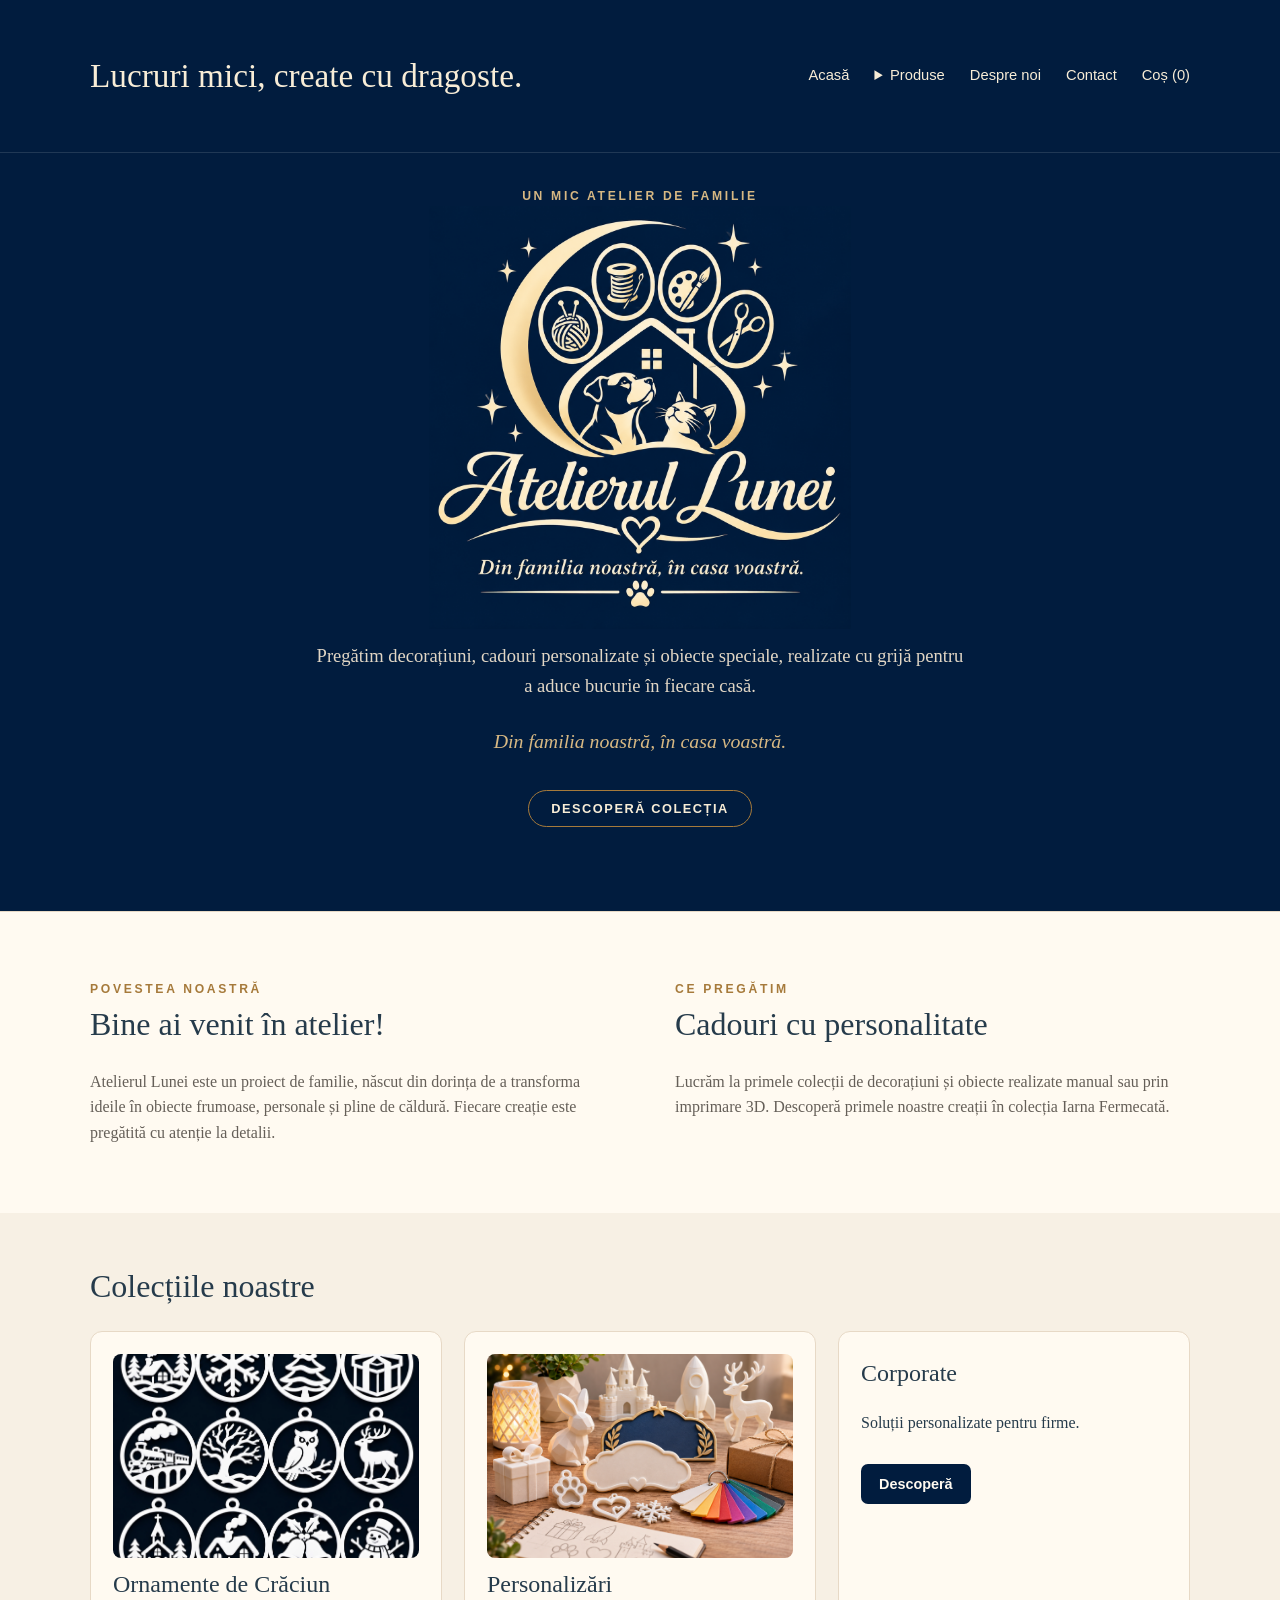
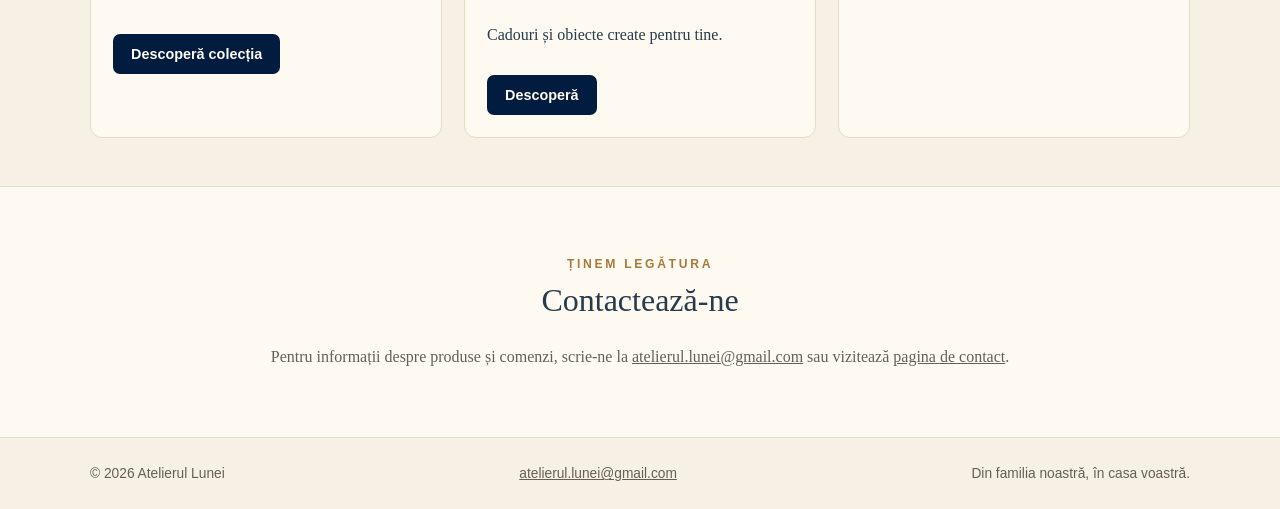
==== commit e7ddc8b1: "Add files via upload" ====
--- a/index.html
+++ b/index.html
@@ -95,7 +95,7 @@
       </div>
     </section>
 
-    <section class="container shop" id="produse"><h2>Colecțiile noastre</h2><div class="tiles"><article class="tile"><a href="ornamente-craciun.html"><img src="assets/iarna-fermecata.webp" alt="Ornamente de Crăciun"></a><h2>Ornamente de Crăciun</h2><a class="btn" href="ornamente-craciun.html">Descoperă colecția</a></article><article class="tile"><h2>Personalizări</h2><p>Cadouri și obiecte create pentru tine.</p><a class="btn" href="personalizari.html">Descoperă</a></article><article class="tile"><h2>Corporate</h2><p>Soluții personalizate pentru firme.</p><a class="btn" href="corporate.html">Descoperă</a></article></div></section>
+    <section class="container shop" id="produse"><h2>Colecțiile noastre</h2><div class="tiles"><article class="tile"><a href="ornamente-craciun.html"><img src="assets/iarna-fermecata.webp" alt="Ornamente de Crăciun"></a><h2>Ornamente de Crăciun</h2><a class="btn" href="ornamente-craciun.html">Descoperă colecția</a></article><article class="tile"><a href="personalizari.html"><img src="assets/personalizari-comanda.png" alt="Personalizări la comandă"></a><h2>Personalizări</h2><p>Cadouri și obiecte create pentru tine.</p><a class="btn" href="personalizari.html">Descoperă</a></article><article class="tile"><h2>Corporate</h2><p>Soluții personalizate pentru firme.</p><a class="btn" href="corporate.html">Descoperă</a></article></div></section>
 
     <section class="info" id="contact">
       <div class="container" style="text-align:center">
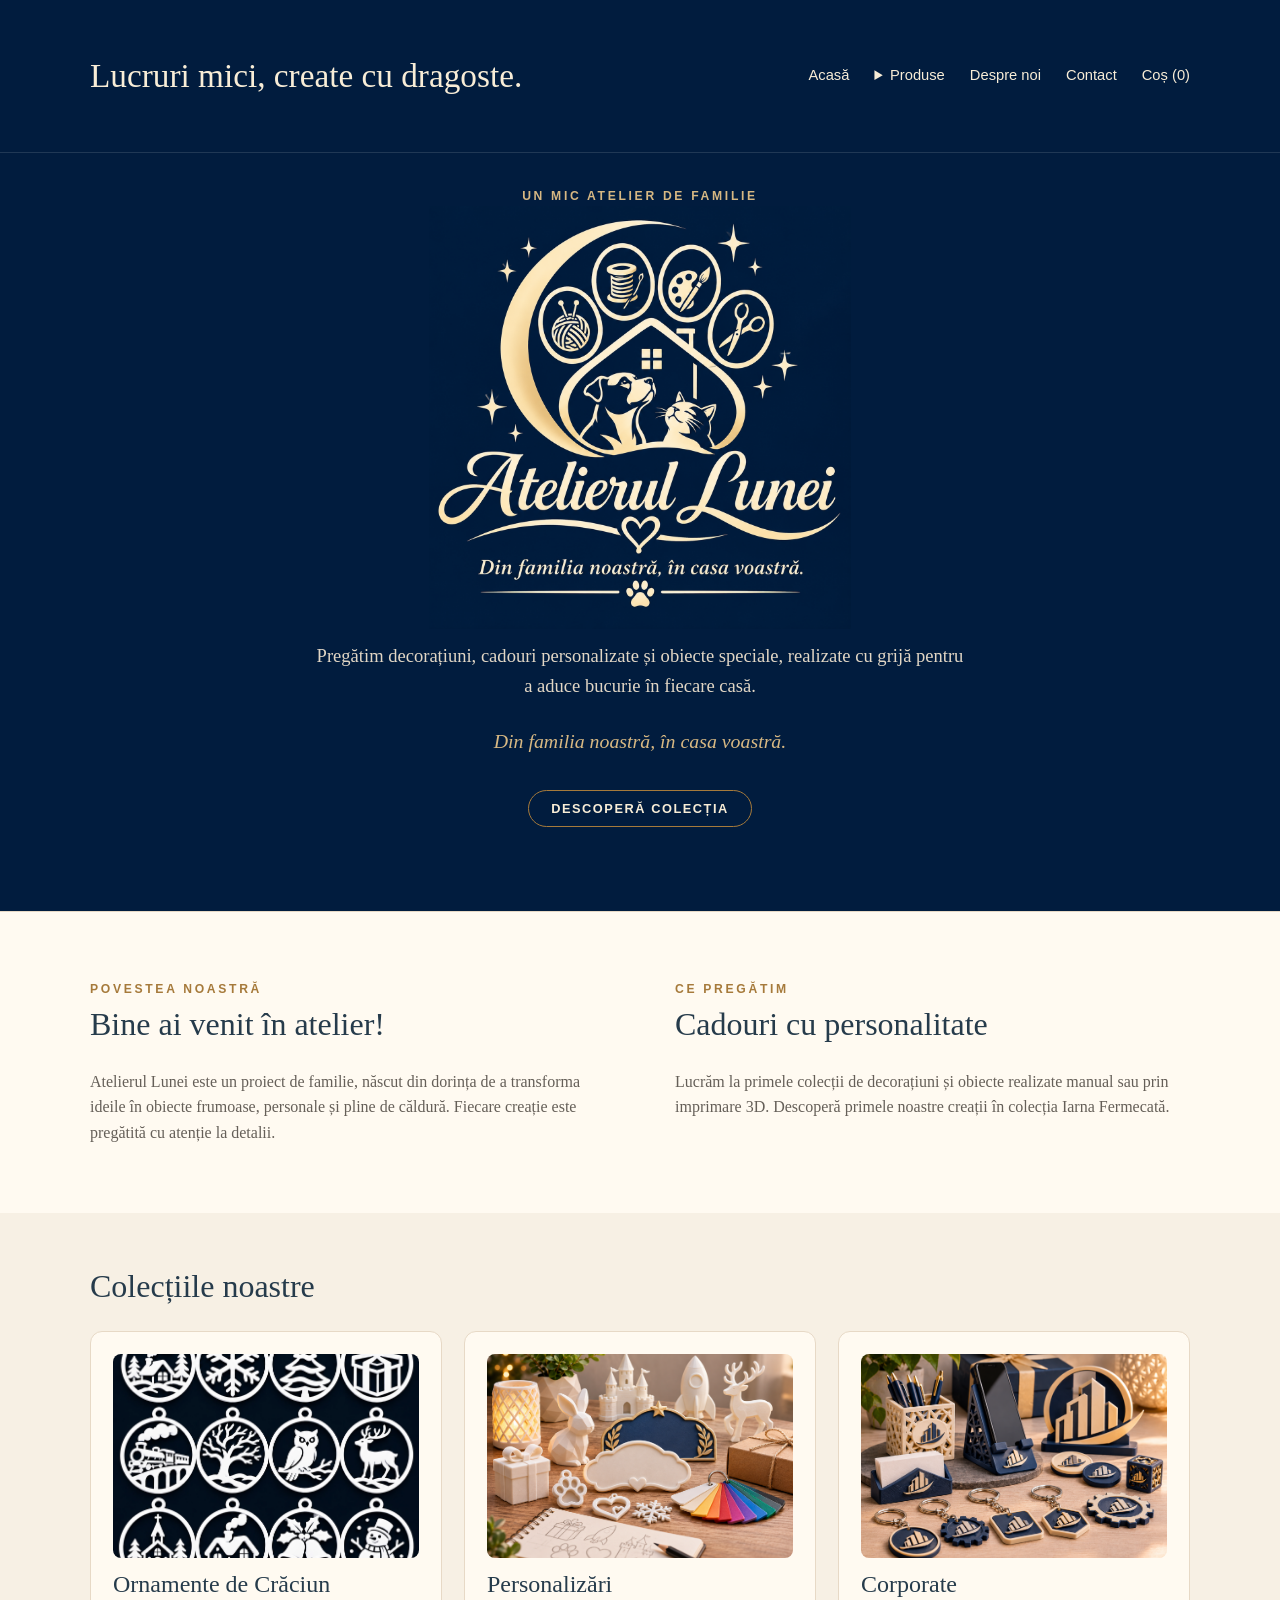
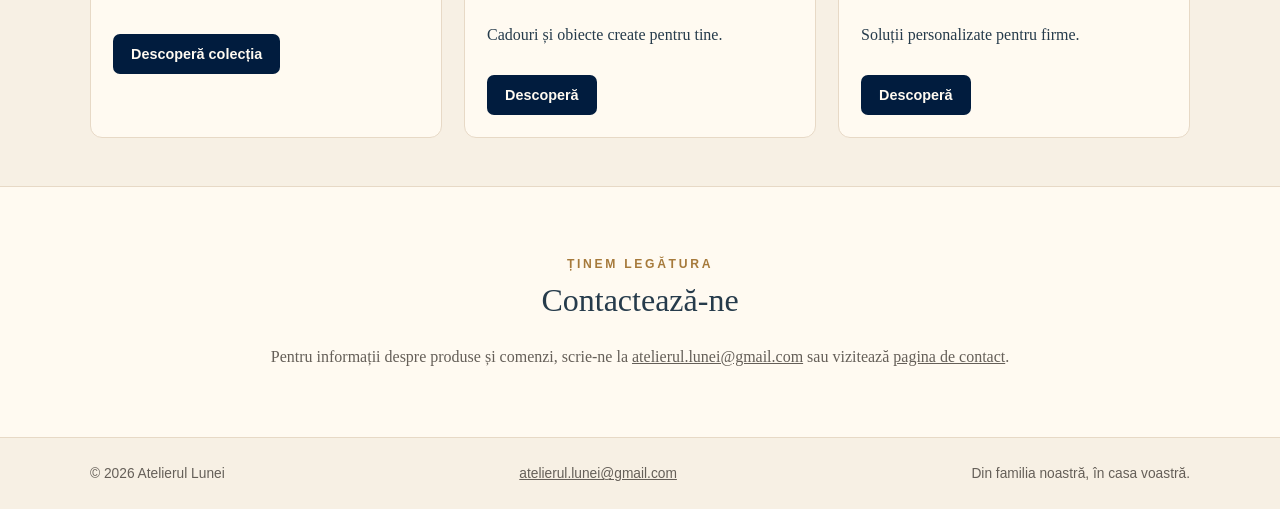
==== commit 7d371022: "Add files via upload" ====
--- a/index.html
+++ b/index.html
@@ -95,7 +95,7 @@
       </div>
     </section>
 
-    <section class="container shop" id="produse"><h2>Colecțiile noastre</h2><div class="tiles"><article class="tile"><a href="ornamente-craciun.html"><img src="assets/iarna-fermecata.webp" alt="Ornamente de Crăciun"></a><h2>Ornamente de Crăciun</h2><a class="btn" href="ornamente-craciun.html">Descoperă colecția</a></article><article class="tile"><a href="personalizari.html"><img src="assets/personalizari-comanda.png" alt="Personalizări la comandă"></a><h2>Personalizări</h2><p>Cadouri și obiecte create pentru tine.</p><a class="btn" href="personalizari.html">Descoperă</a></article><article class="tile"><h2>Corporate</h2><p>Soluții personalizate pentru firme.</p><a class="btn" href="corporate.html">Descoperă</a></article></div></section>
+    <section class="container shop" id="produse"><h2>Colecțiile noastre</h2><div class="tiles"><article class="tile"><a href="ornamente-craciun.html"><img src="assets/iarna-fermecata.webp" alt="Ornamente de Crăciun"></a><h2>Ornamente de Crăciun</h2><a class="btn" href="ornamente-craciun.html">Descoperă colecția</a></article><article class="tile"><a href="personalizari.html"><img src="assets/personalizari-comanda.png" alt="Personalizări la comandă"></a><h2>Personalizări</h2><p>Cadouri și obiecte create pentru tine.</p><a class="btn" href="personalizari.html">Descoperă</a></article><article class="tile"><a href="corporate.html"><img src="assets/corporate-promotionale.png" alt="Soluții corporate personalizate"></a><h2>Corporate</h2><p>Soluții personalizate pentru firme.</p><a class="btn" href="corporate.html">Descoperă</a></article></div></section>
 
     <section class="info" id="contact">
       <div class="container" style="text-align:center">
